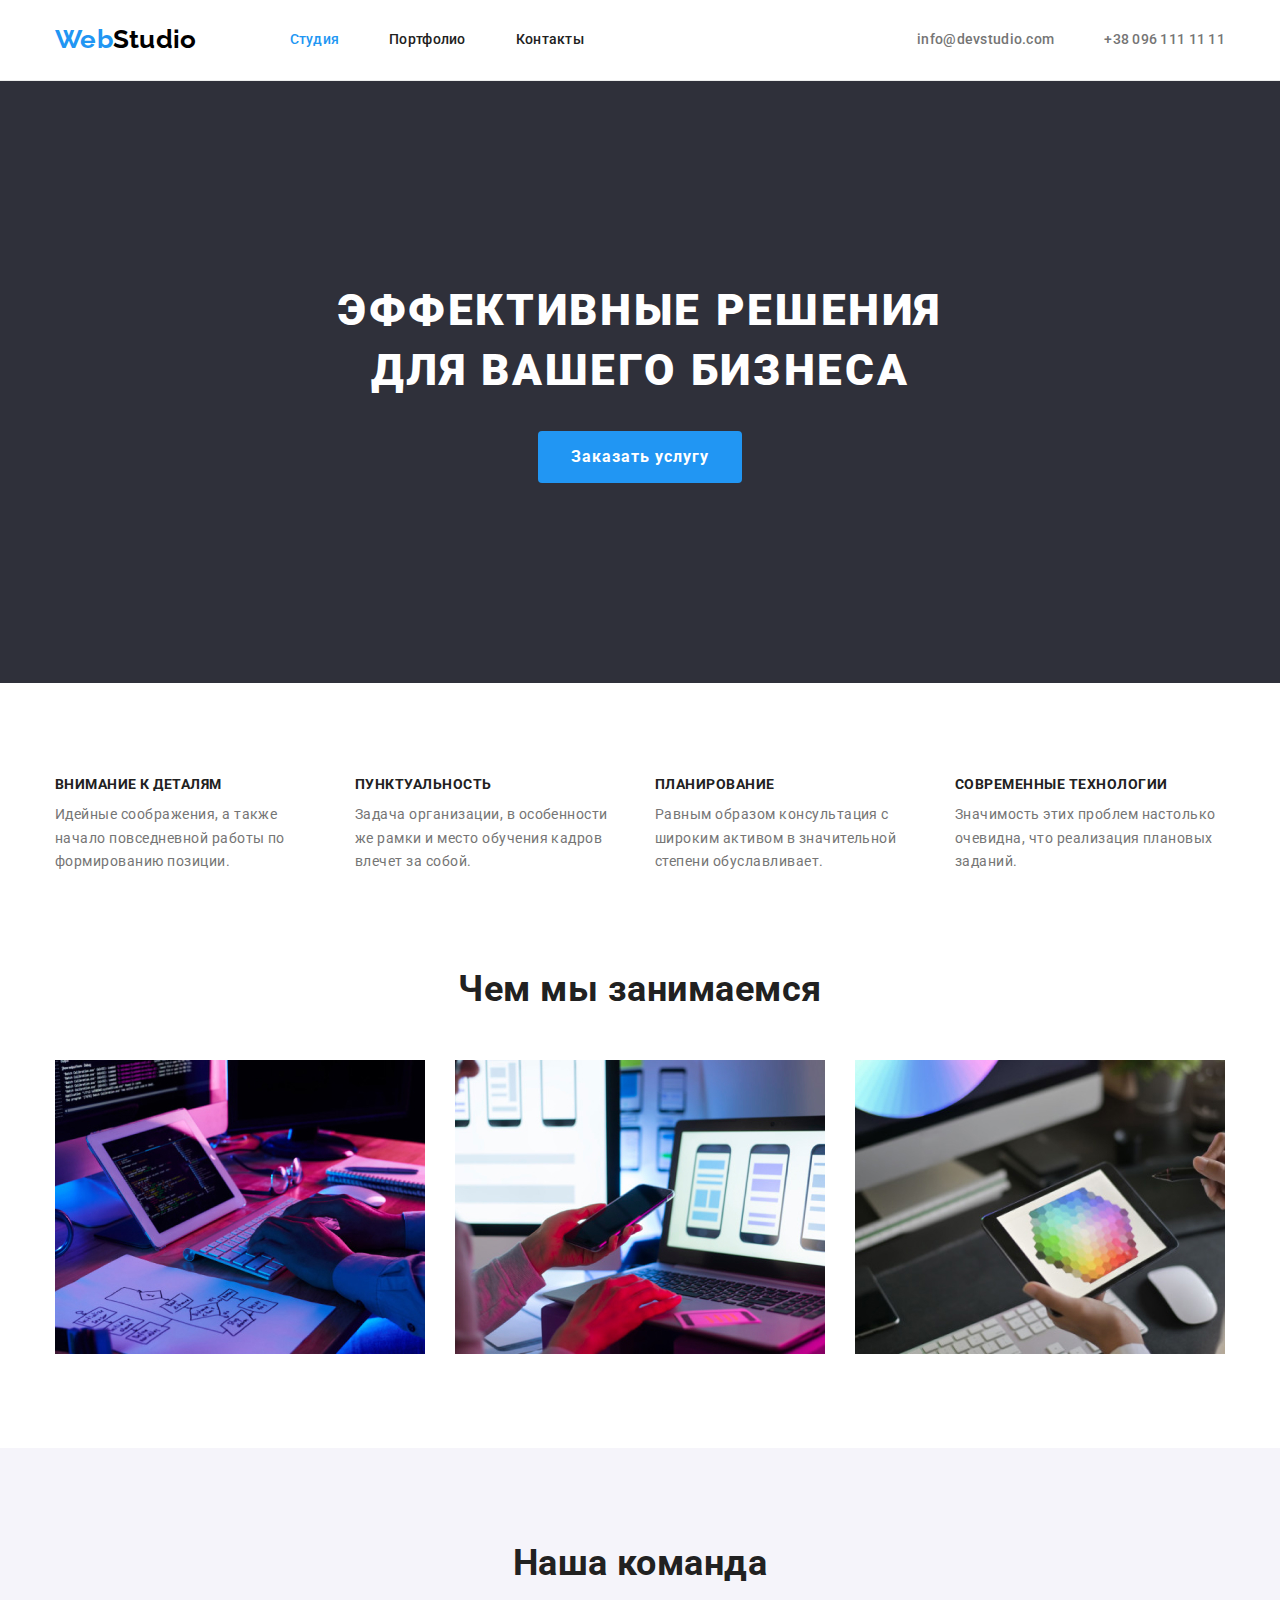
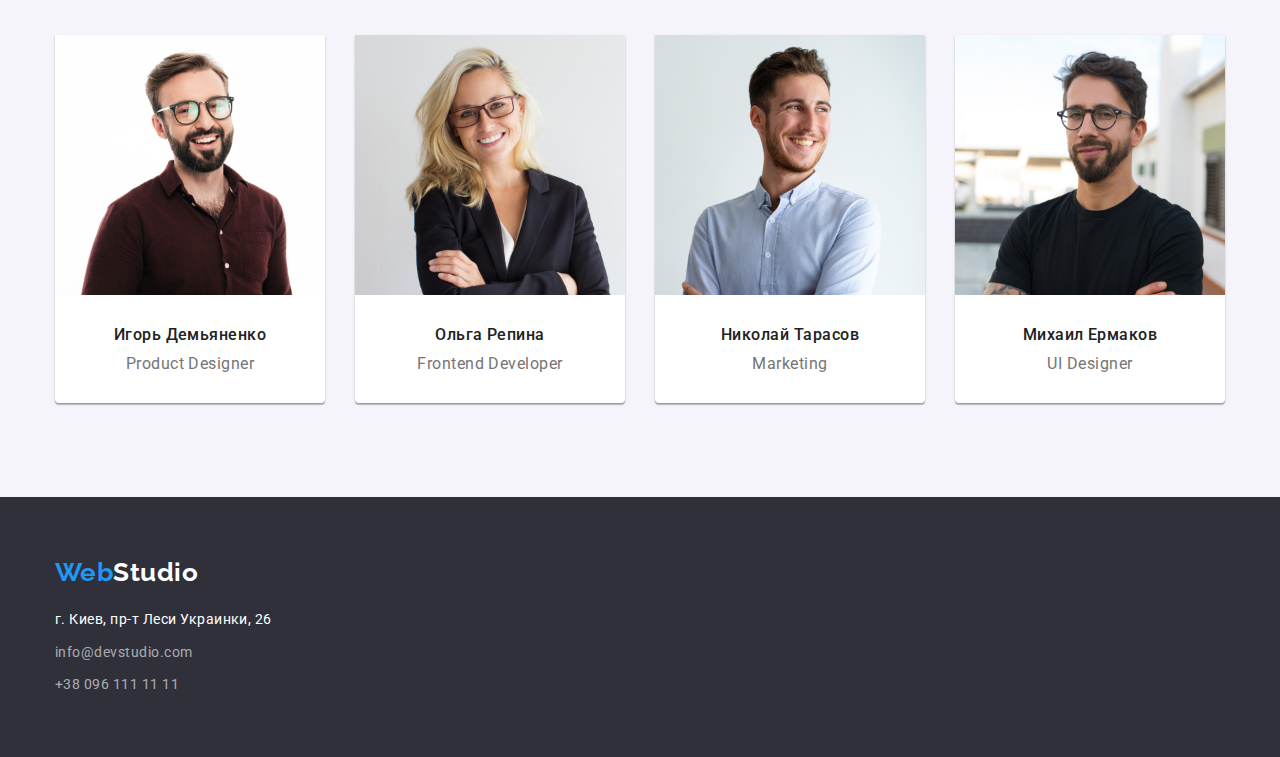
==== index.html @ 045d6b73 "Добавляет файлы из ДЗ 3" ====
<!DOCTYPE html>
<html lang="ru">

<head>
    <meta charset="UTF-8">
    <meta name="viewport" content="width=device-width, initial-scale=1.0">
    <title>WebStudio</title>
    <link
        href="https://fonts.googleapis.com/css2?family=Raleway:wght@700&family=Roboto:wght@400;500;700;900&display=swap"
        rel="stylesheet">
    <link rel="stylesheet"
        href="https://cdnjs.cloudflare.com/ajax/libs/modern-normalize/1.0.0/modern-normalize.min.css">
    <link rel="stylesheet" href="./css/style.css">
</head>

<body>
    <header class="header">
        <div class="container main-nav">
            <nav class="second-nav">
                <a href="./index.html" class="link logo"><span class="web">Web</span>Studio</a>

                <ul class="site-nav list">
                    <li class="item"><a href="./index.html" class="link current">Студия</a></li>
                    <li class="item"><a href="./portfolio.html" class="link">Портфолио</a></li>
                    <li class="item"><a href="#contacts" class="link">Контакты</a></li>
                </ul>
            </nav>

            <address class="address">
                <ul class="contacts-nav list">
                    <li class="item"><a href="mailto:info@devstudio.com" lang="en"
                            class="link contacts-link">info@devstudio.com</a>
                    </li>
                    <li class="item"><a href="tel:+380961111111" class="link contacts-link">+38 096 111 11 11</a></li>
                </ul>
            </address>
        </div>
    </header>

    <main>
        <section class="hero">
            <div class="container">
                <h1 class="hero-title">Эффективные решения для вашего бизнеса</h1>
                <button type="button" class="button">Заказать услугу</button>
            </div>
        </section>

        <section class="section features">
            <div class="container">
                <h2 hidden>Особенности</h2>
                <ul class="features-list list">
                    <li class="item">
                        <h3 class="subtitle">Внимание к деталям</h3>
                        <p class="text">Идейные соображения, а также начало повседневной работы по формированию позиции.
                        </p>
                    </li>
                    <li class="item">
                        <h3 class="subtitle">Пунктуальность</h3>
                        <p class="text">Задача организации, в особенности же рамки и место обучения кадров влечет за
                            собой.
                        </p>
                    </li>
                    <li class="item">
                        <h3 class="subtitle">Планирование</h3>
                        <p class="text">Равным образом консультация с широким активом в значительной степени
                            обуславливает.
                        </p>
                    </li>
                    <li class="item">
                        <h3 class="subtitle">Современные технологии</h3>
                        <p class="text">Значимость этих проблем настолько очевидна, что реализация плановых заданий.</p>
                    </li>
                </ul>
            </div>
        </section>

        <section class="section work">
            <div class="container">
                <h2 class="title">Чем мы занимаемся</h2>
                <ul class="work-list list">
                    <li class="item">
                        <img src="./images/studio/box1.jpg" alt="Программист пишет код на компьютере" width="370">
                    </li>
                    <li class="item">
                        <img src="./images/studio/box2.jpg" alt="Веб-разработчик разрабатывает приложение для смартфона"
                            width="370">
                    </li>
                    <li class="item">
                        <img src="./images/studio/box3.jpg" alt="Веб-дизайнер выбирает цвет на графическом планшете"
                            width="370">
                    </li>
                </ul>
            </div>

        </section>

        <section class="section team">
            <div class="container">
                <h2 class="title">Наша команда</h2>
                <ul class="team-list list">
                    <li class="item">
                        <img src="./images/studio/igor.jpg" alt="Дизайнер Игорь Демьяненко" width="270">
                        <div class="workers">
                            <h3 class="subtitle">Игорь Демьяненко</h3>
                            <p lang="en" class="text"> Product Designer</p>
                        </div>
                    </li>
                    <li class="item">
                        <img src="./images/studio/olga.jpg" alt="Фронтенд-девелопер Ольга Репина" width="270">
                        <div class="workers">
                            <h3 class="subtitle">Ольга Репина</h3>
                            <p lang="en" class="text">Frontend Developer</p>
                        </div>
                    </li>
                    <li class="item">
                        <img src="./images/studio/nikolay.jpg" alt="Маркетолог Николай Тарасов" width="270">
                        <div class="workers">
                            <h3 class="subtitle">Николай Тарасов</h3>
                            <p lang="en" class="text">Marketing</p>
                        </div>
                    </li>
                    <li class="item">
                        <img src="./images/studio/mikhail.jpg" alt="Дизайнер интерфейса Михаил Ермаков" width="270">
                        <div class="workers">
                            <h3 class="subtitle">Михаил Ермаков</h3>
                            <p lang="en" class="text">UI Designer</p>
                        </div>
                    </li>
                </ul>
            </div>
        </section>
    </main>

    <footer class="footer">
        <div class="container">
            <a href="./index.html" lang="en" class="link logo"><span class="web">Web</span>Studio</a>
            <address id="contacts" class="address">
                <ul class="list">
                    <li>
                        <a href="https://goo.gl/maps/ZpMErmG3QKiE5SAo8" target="_blank" rel="noopener noreferer"
                            class="link map">г.
                            Киев,
                            пр-т Леси Украинки, 26</a>
                    </li>
                    <li>
                        <a href="mailto:info@devstudio.com" lang="en" class="link contacts">info@devstudio.com</a>
                    </li>
                    <li>
                        <a href="tel:+380961111111" class="link contacts">+38 096 111 11 11</a>
                    </li>
                </ul>
            </address>
        </div>
    </footer>

</body>

</html>
---- css/style.css ----
:root {
  --primary-text-color: #757575;
  --title-text-color: #212121;
  --accent-color: #2196f3;
  --white: #ffffff;
  --black: #000000;
  --footer-address-color: rgba(255, 255, 255, 0.6);
  --bg-main: #2f303a;
  --bg-team: #f5f4fa;
}

html {
  box-sizing: border-box;
}

*,
*::before,
*::after {
  box-sizing: inherit;
}

body {
  color: var(--primary-text-color);
  font-family: "Roboto", sans-serif;
  font-style: normal;
  letter-spacing: 0.03em;
}

.container {
  width: 1200px;
  padding-left: 15px;
  padding-right: 15px;
  margin: 0 auto;
}

.link {
  text-decoration: none;
}

.header {
  background-color: var(--white);
  font-weight: 500;
  font-size: 14px;
  line-height: 1.14;
  letter-spacing: 0.02em;
  border-bottom: 1px solid #ececec;
}

.main-nav {
  display: flex;
  align-items: center;
  justify-content: space-between;
}

.second-nav {
  display: flex;
}

.logo {
  display: inline-block;

  font-family: "Raleway", sans-serif;
  font-weight: bold;
  font-size: 26px;
  line-height: 1.19;
}

.header .logo {
  padding-top: 24px;
  padding-bottom: 25px;
  margin-right: 93px;

  color: var(--black);
}

.web {
  color: var(--accent-color);
}

.site-nav {
  display: flex;
}

.site-nav .item:not(:last-child),
.contacts-nav .item:not(:last-child) {
  margin-right: 50px;
}

.site-nav a {
  display: block;
  padding-top: 32px;
  padding-bottom: 32px;

  color: var(--title-text-color);
}

.site-nav .current {
  color: var(--accent-color);
}

.address {
  font-style: normal;
}

.contacts-nav {
  display: flex;
}

.contacts-link {
  padding-top: 32px;
  padding-bottom: 32px;

  color: var(--primary-text-color);
  display: inline-block;
}

.hero {
  background-color: var(--bg-main);
  text-align: center;
  padding-top: 200px;
  padding-bottom: 200px;
}

.hero-title {
  margin-top: 0;
  margin-bottom: 30px;
  margin-left: auto;
  margin-right: auto;
  width: 696px;

  font-weight: 900;
  font-size: 44px;
  line-height: 1.36;
  letter-spacing: 0.06em;
  text-transform: uppercase;
  color: var(--white);
}

.button {
  display: inline-block;
  padding: 10px 32px;
  border-radius: 4px;
  min-width: 200px;
  border: 1px solid transparent;

  font-family: inherit;
  font-style: normal;
  font-weight: bold;
  font-size: 16px;
  line-height: 1.875;
  text-align: center;
  letter-spacing: 0.06em;
  color: var(--white);
  background-color: var(--accent-color);
}

.section {
  padding-top: 94px;
  padding-bottom: 94px;
}

.section.work {
  padding-top: 0;
}

img {
  display: block;
  max-width: 100%;
  height: auto;
}

.section .title {
  margin-top: 0;
  margin-bottom: 50px;

  font-weight: bold;
  font-size: 36px;
  line-height: 1.17;
  text-align: center;
  color: var(--title-text-color);
}

.features,
.work {
  background-color: var(--white);
}

.features-list {
  display: flex;
  justify-content: space-between;
}

.features-list .item,
.team-list .item {
  width: calc((100% - 90px) / 4);
}

.features-list .item:not(:last-child) {
  margin-right: 30px;
}

.features .subtitle {
  margin-top: 0;
  margin-bottom: 10px;

  font-weight: bold;
  font-size: 14px;
  line-height: 1.14;
  text-transform: uppercase;
  color: var(--title-text-color);
}

.features .text {
  margin-top: 0;
  margin-bottom: 0;

  font-weight: normal;
  font-size: 14px;
  line-height: 1.71;
}

.work-list {
  display: flex;
}

.work-list .item:not(:last-child) {
  margin-right: 30px;
}

.team {
  background-color: var(--bg-team);
}

.team-list {
  display: flex;
}

.team-list .item:not(:last-child) {
  margin-right: 30px;
}

.team li {
  background: var(--white);
  box-shadow: 0px 1px 3px rgba(0, 0, 0, 0.12), 0px 1px 1px rgba(0, 0, 0, 0.14),
    0px 2px 1px rgba(0, 0, 0, 0.2);
  border-radius: 0px 0px 4px 4px;
}

.team .subtitle {
  margin-top: 0;
  margin-bottom: 10px;

  font-weight: 500;
  font-size: 16px;
  line-height: 1.19;
  text-align: center;
  color: var(--title-text-color);
}

.team .text {
  margin-top: 0;
  margin-bottom: 0;

  font-weight: normal;
  font-size: 16px;
  line-height: 1.19;
  text-align: center;
}

.workers {
  padding-top: 30px;
  padding-bottom: 30px;
}

.list {
  list-style: none;
  padding: 0;
  margin: 0;
}

.footer {
  background-color: var(--bg-main);
  padding-top: 60px;
  padding-bottom: 60px;

  font-size: 14px;
  line-height: 1.71;
}

.footer .logo {
  color: var(--white);
  margin-bottom: 20px;
}

.footer .address {
  width: 231px;
}

.footer li:not(:last-child) {
  margin-bottom: 9px;
}

.footer .contacts {
  color: var(--footer-address-color);
  display: inline-block;
}

.footer .map {
  color: var(--white);
  display: inline-block;
}

.link:hover,
.link:focus {
  color: var(--accent-color);
}

.button:hover,
.button:focus {
  color: var(--accent-color);
  background-color: var(--white);
}

.filter {
  padding: 6px 22px;
  border-radius: 4px;
  border: 1px solid transparent;

  font-family: inherit;
  font-style: normal;
  font-weight: 500;
  font-size: 16px;
  line-height: 1.625;
  text-align: center;
  color: var(--title-text-color);
  background-color: var(--bg-team);
}

.filter-list {
  display: flex;
  margin-bottom: 50px;
  justify-content: center;
}

.filter-list .item:not(:last-child) {
  margin-right: 8px;
}

.filter-list button {
  display: inline-block;
}

.filter:hover,
.filter:focus {
  color: var(--white);
  background-color: var(--accent-color);
}

.product-list {
  display: flex;
  flex-wrap: wrap;
}

.product-list .item {
  width: calc((100% - 60px) / 3);
  margin-right: 30px;
  margin-bottom: 30px;
  border: 1px solid #eeeeee;
}

.product-list .item:nth-child(3n) {
  margin-right: 0;
}

.product-list .item:nth-last-child(-n + 3) {
  margin-bottom: 0;
}

.product-list .subtitle {
  margin-top: 0;
  margin-bottom: 4px;

  font-weight: bold;
  font-size: 18px;
  line-height: 2;
  letter-spacing: 0.06em;
  color: var(--title-text-color);
}

.product-list .text {
  margin-top: 0;
  margin-bottom: 0;

  font-weight: normal;
  font-size: 16px;
  line-height: 1.875;
}

.product {
  padding: 20px 24px;
}
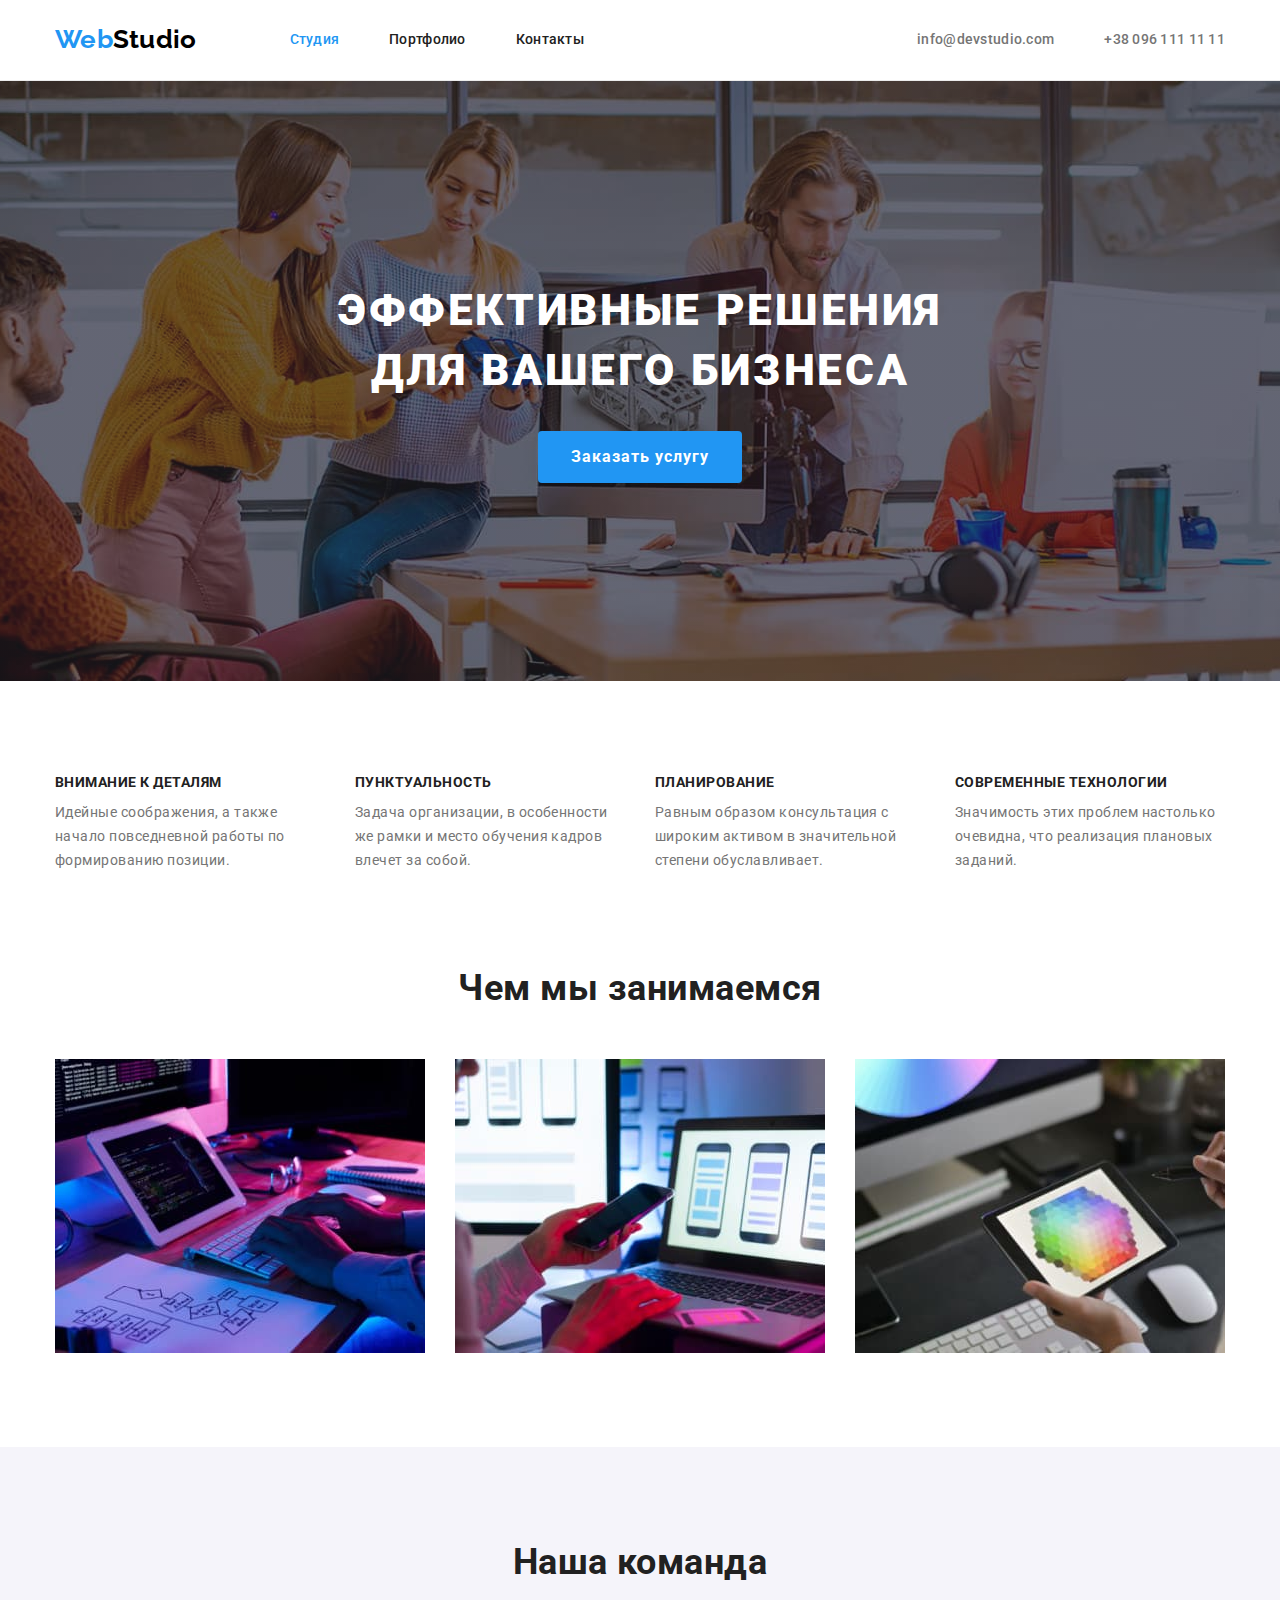
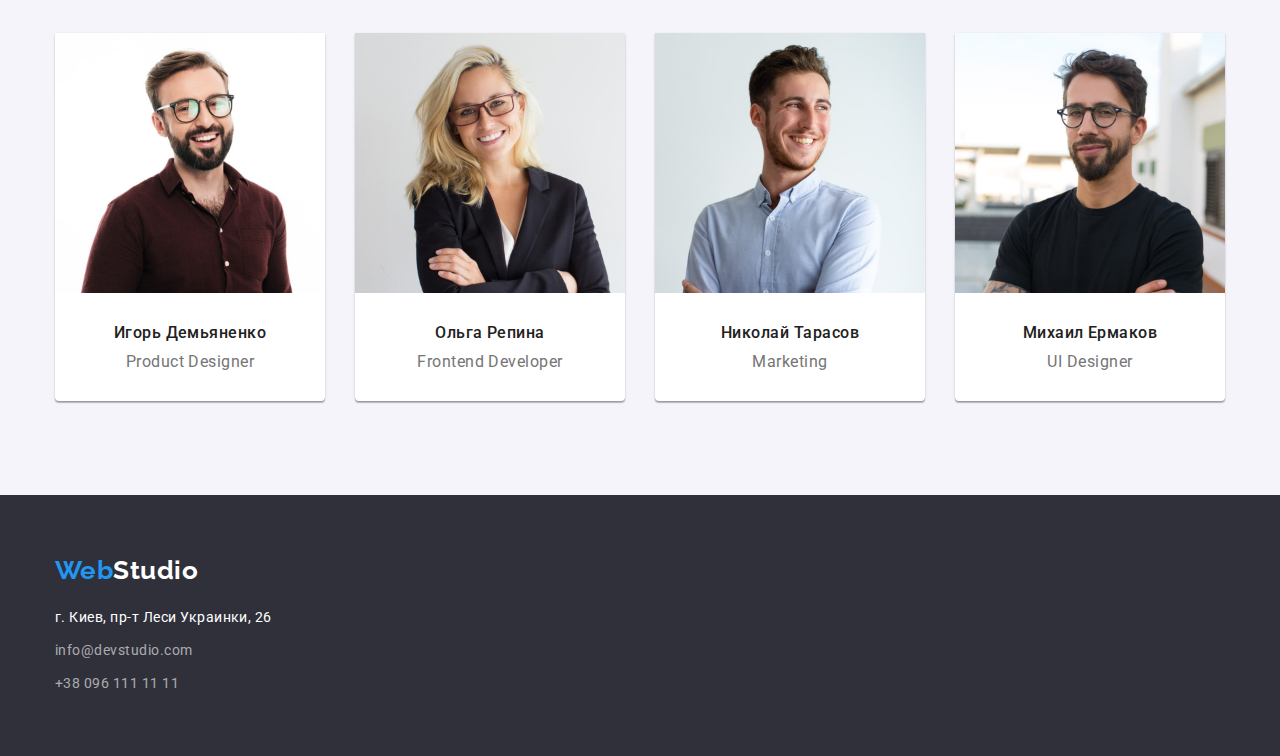
==== commit 533541e7: "Добавляет тень и картинку в hero" ====
--- a/index.html
+++ b/index.html
@@ -38,7 +38,7 @@
     </header>
 
     <main>
-        <section class="hero">
+        <section class="hero overlay">
             <div class="container">
                 <h1 class="hero-title">Эффективные решения для вашего бизнеса</h1>
                 <button type="button" class="button">Заказать услугу</button>
--- a/css/style.css
+++ b/css/style.css
@@ -121,6 +121,22 @@
   padding-bottom: 200px;
 }
 
+.overlay {
+  max-width: 1600px;
+  height: 600px;
+  margin-left: auto;
+  margin-right: auto;
+  background-image: linear-gradient(
+      to right,
+      rgba(47, 48, 58, 0.4),
+      rgba(47, 48, 58, 0.4)
+    ),
+    url(/images/studio/hero.jpg);
+  background-position: center;
+  background-repeat: no-repeat;
+  background-size: cover;
+}
+
 .hero-title {
   margin-top: 0;
   margin-bottom: 30px;
@@ -154,6 +170,13 @@
   background-color: var(--accent-color);
 }
 
+.button:hover,
+.button:focus {
+  color: var(--accent-color);
+  background-color: var(--white);
+  box-shadow: 0px 4px 4px rgba(0, 0, 0, 0.15);
+}
+
 .section {
   padding-top: 94px;
   padding-bottom: 94px;
@@ -315,12 +338,6 @@
   color: var(--accent-color);
 }
 
-.button:hover,
-.button:focus {
-  color: var(--accent-color);
-  background-color: var(--white);
-}
-
 .filter {
   padding: 6px 22px;
   border-radius: 4px;
@@ -376,6 +393,12 @@
   margin-bottom: 0;
 }
 
+.product-list > .item:hover,
+.product-list > .item:focus {
+  box-shadow: 0px 1px 1px rgba(0, 0, 0, 0.12), 0px 4px 4px rgba(0, 0, 0, 0.06),
+    1px 4px 6px rgba(0, 0, 0, 0.16);
+}
+
 .product-list .subtitle {
   margin-top: 0;
   margin-bottom: 4px;
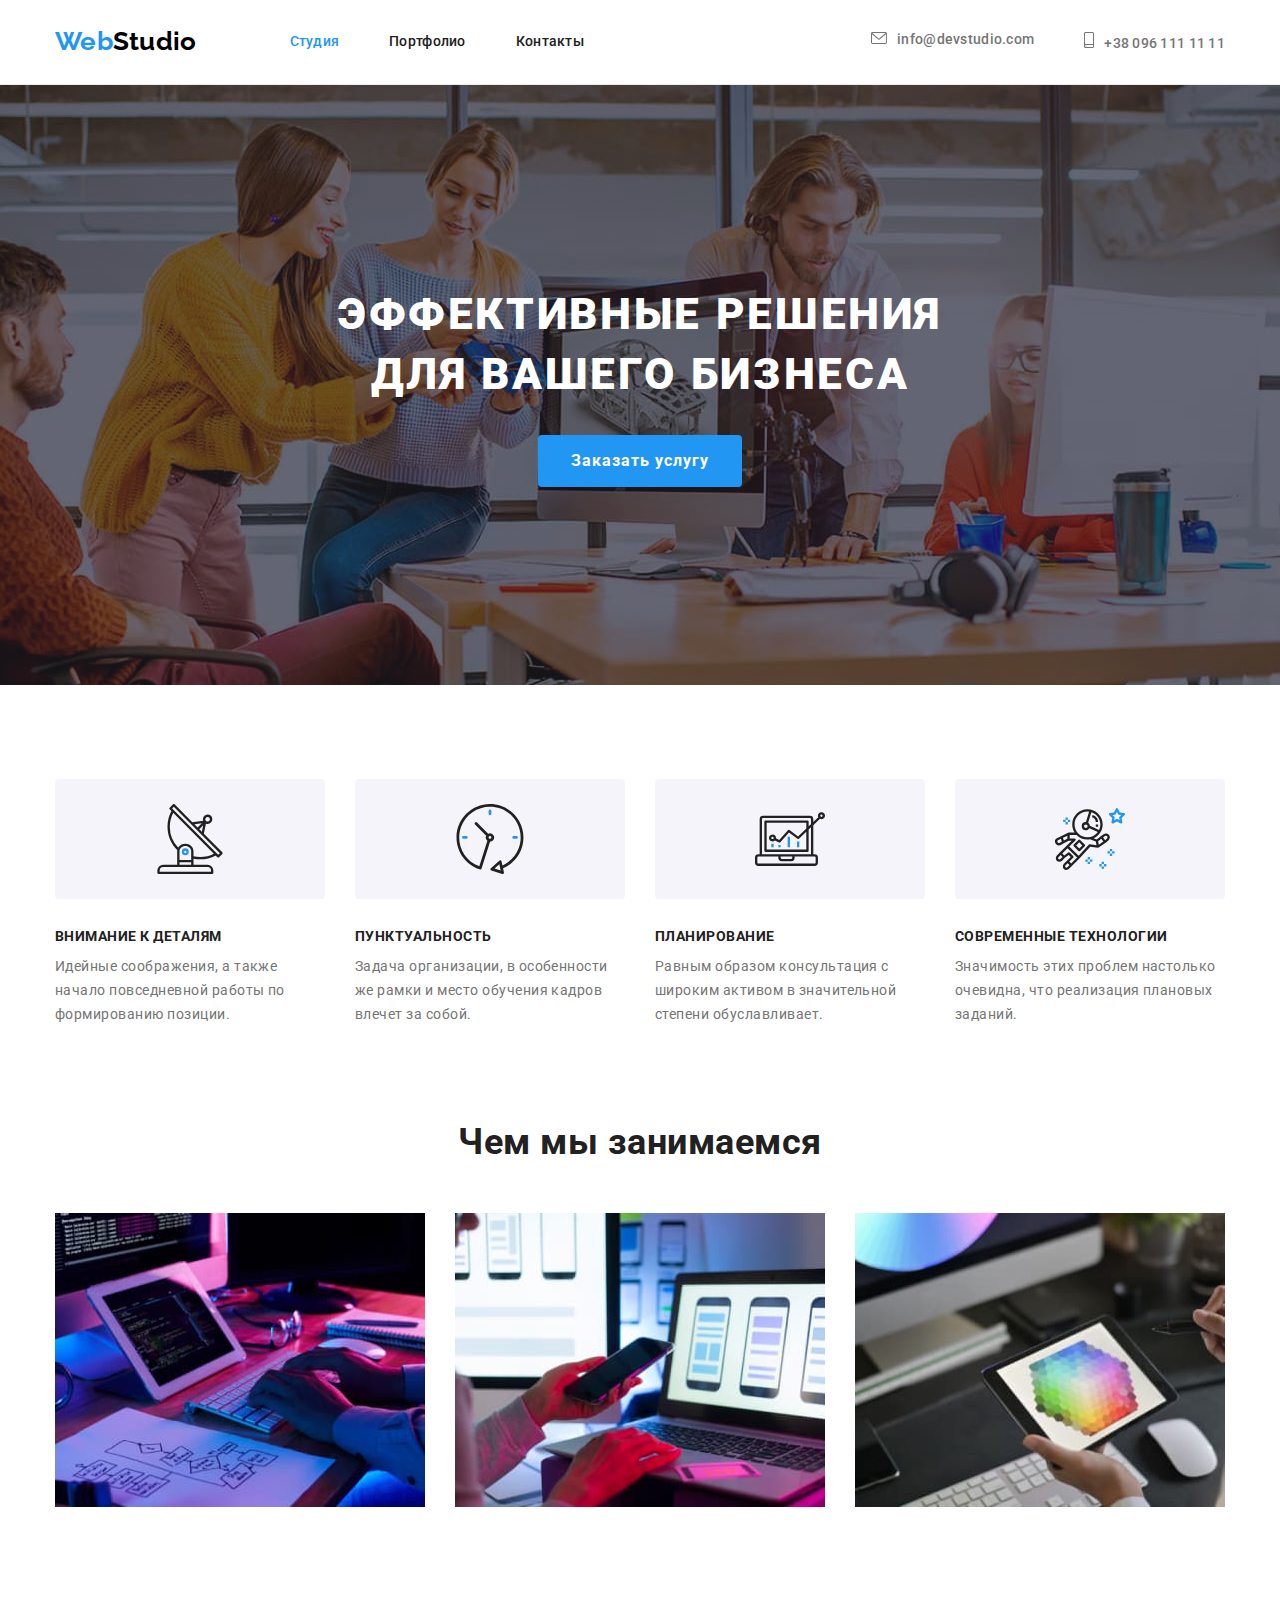
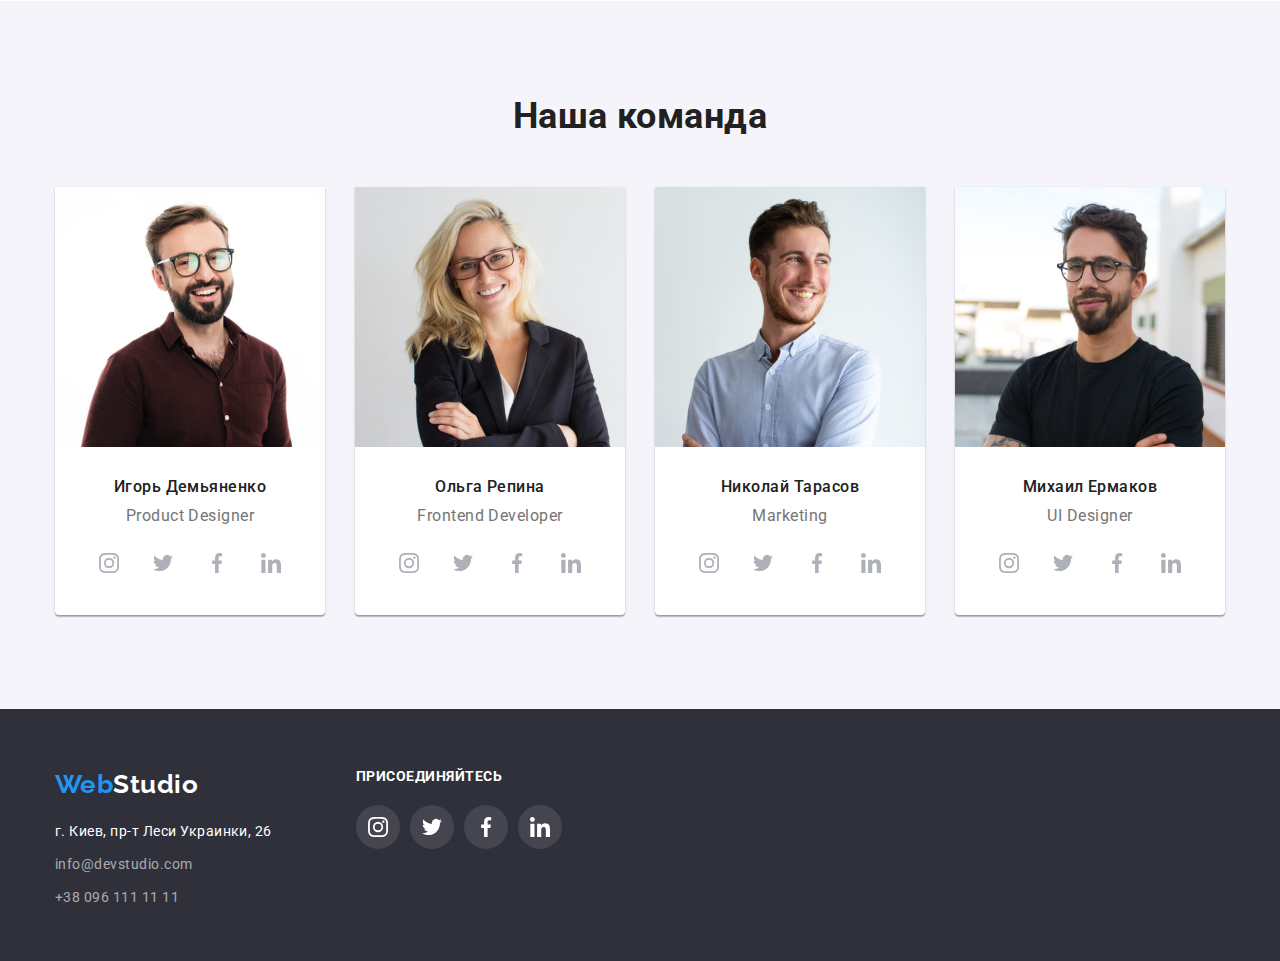
==== commit 803197fc: "Добавляет иконки на страницы Студия, Портфолио, редактирует стили" ====
--- a/index.html
+++ b/index.html
@@ -28,10 +28,20 @@
 
             <address class="address">
                 <ul class="contacts-nav list">
-                    <li class="item"><a href="mailto:info@devstudio.com" lang="en"
-                            class="link contacts-link">info@devstudio.com</a>
-                    </li>
-                    <li class="item"><a href="tel:+380961111111" class="link contacts-link">+38 096 111 11 11</a></li>
+                    <li class="item contacts-item"><a href="mailto:info@devstudio.com" lang="en"
+                            class="link contacts-link">
+                            <svg class="icon-contacts" width="16" height="12">
+                                <use href="./images/icon/sprite.svg#icon-envelope"></use>
+                            </svg>info@devstudio.com
+                        </a>
+                    </li>
+
+                    <li class="item contacts-item"><a href="tel:+380961111111" class="link contacts-link">
+                            <svg class="icon-contacts" width="10" height="16">
+                                <use href="./images/icon/sprite.svg#icon-smartphone"></use>
+                            </svg>+38 096 111 11 11
+                        </a>
+                    </li>
                 </ul>
             </address>
         </div>
@@ -50,23 +60,43 @@
                 <h2 hidden>Особенности</h2>
                 <ul class="features-list list">
                     <li class="item">
+                        <div class="icon-features">
+                            <svg width="70" height="70">
+                                <use href="./images/icon/sprite.svg#icon-antenna"></use>
+                            </svg>
+                        </div>
                         <h3 class="subtitle">Внимание к деталям</h3>
                         <p class="text">Идейные соображения, а также начало повседневной работы по формированию позиции.
                         </p>
                     </li>
                     <li class="item">
+                        <div class="icon-features">
+                            <svg width="70" height="70">
+                                <use href="./images/icon/sprite.svg#icon-clock"></use>
+                            </svg>
+                        </div>
                         <h3 class="subtitle">Пунктуальность</h3>
                         <p class="text">Задача организации, в особенности же рамки и место обучения кадров влечет за
                             собой.
                         </p>
                     </li>
                     <li class="item">
+                        <div class="icon-features">
+                            <svg width="70" height="70">
+                                <use href="./images/icon/sprite.svg#icon-diagram"></use>
+                            </svg>
+                        </div>
                         <h3 class="subtitle">Планирование</h3>
                         <p class="text">Равным образом консультация с широким активом в значительной степени
                             обуславливает.
                         </p>
                     </li>
                     <li class="item">
+                        <div class="icon-features">
+                            <svg width="70" height="70">
+                                <use href="./images/icon/sprite.svg#icon-astronaut"></use>
+                            </svg>
+                        </div>
                         <h3 class="subtitle">Современные технологии</h3>
                         <p class="text">Значимость этих проблем настолько очевидна, что реализация плановых заданий.</p>
                     </li>
@@ -103,6 +133,40 @@
                         <div class="workers">
                             <h3 class="subtitle">Игорь Демьяненко</h3>
                             <p lang="en" class="text"> Product Designer</p>
+                            <ul class="list social-list">
+                                <li class="social-network">
+                                    <a href="https://www.instagram.com/" target="_blank" rel="noopener noreferer"
+                                        class="social-link">
+                                        <svg class="icon-social" width="20" height="20">
+                                            <use href="./images/icon/sprite.svg#icon-instagram"></use>
+                                        </svg>
+                                    </a>
+                                </li>
+                                <li class="social-network">
+                                    <a href="https://twitter.com/" target="_blank" rel="noopener noreferer"
+                                        class="social-link">
+                                        <svg class="icon-social" width="20" height="20">
+                                            <use href="./images/icon/sprite.svg#icon-twitter"></use>
+                                        </svg>
+                                    </a>
+                                </li>
+                                <li class="social-network">
+                                    <a href="https://www.facebook.com/" target="_blank" rel="noopener noreferer"
+                                        class="social-link">
+                                        <svg class="icon-social" width="20" height="20">
+                                            <use href="./images/icon/sprite.svg#icon-facebook"></use>
+                                        </svg>
+                                    </a>
+                                </li>
+                                <li class="social-network">
+                                    <a href="https://www.linkedin.com/" target="_blank" rel="noopener noreferer"
+                                        class="social-link">
+                                        <svg class="icon-social" width="20" height="20">
+                                            <use href="./images/icon/sprite.svg#icon-linkedin"></use>
+                                        </svg>
+                                    </a>
+                                </li>
+                            </ul>
                         </div>
                     </li>
                     <li class="item">
@@ -110,6 +174,40 @@
                         <div class="workers">
                             <h3 class="subtitle">Ольга Репина</h3>
                             <p lang="en" class="text">Frontend Developer</p>
+                            <ul class="list social-list">
+                                <li class="social-network">
+                                    <a href="https://www.instagram.com/" target="_blank" rel="noopener noreferer"
+                                        class="social-link">
+                                        <svg class="icon-social" width="20" height="20">
+                                            <use href="./images/icon/sprite.svg#icon-instagram"></use>
+                                        </svg>
+                                    </a>
+                                </li>
+                                <li class="social-network">
+                                    <a href="https://twitter.com/" target="_blank" rel="noopener noreferer"
+                                        class="social-link">
+                                        <svg class="icon-social" width="20" height="20">
+                                            <use href="./images/icon/sprite.svg#icon-twitter"></use>
+                                        </svg>
+                                    </a>
+                                </li>
+                                <li class="social-network">
+                                    <a href="https://www.facebook.com/" target="_blank" rel="noopener noreferer"
+                                        class="social-link">
+                                        <svg class="icon-social" width="20" height="20">
+                                            <use href="./images/icon/sprite.svg#icon-facebook"></use>
+                                        </svg>
+                                    </a>
+                                </li>
+                                <li class="social-network">
+                                    <a href="https://www.linkedin.com/" target="_blank" rel="noopener noreferer"
+                                        class="social-link">
+                                        <svg class="icon-social" width="20" height="20">
+                                            <use href="./images/icon/sprite.svg#icon-linkedin"></use>
+                                        </svg>
+                                    </a>
+                                </li>
+                            </ul>
                         </div>
                     </li>
                     <li class="item">
@@ -117,6 +215,40 @@
                         <div class="workers">
                             <h3 class="subtitle">Николай Тарасов</h3>
                             <p lang="en" class="text">Marketing</p>
+                            <ul class="list social-list">
+                                <li class="social-network">
+                                    <a href="https://www.instagram.com/" target="_blank" rel="noopener noreferer"
+                                        class="social-link">
+                                        <svg class="icon-social" width="20" height="20">
+                                            <use href="./images/icon/sprite.svg#icon-instagram"></use>
+                                        </svg>
+                                    </a>
+                                </li>
+                                <li class="social-network">
+                                    <a href="https://twitter.com/" target="_blank" rel="noopener noreferer"
+                                        class="social-link">
+                                        <svg class="icon-social" width="20" height="20">
+                                            <use href="./images/icon/sprite.svg#icon-twitter"></use>
+                                        </svg>
+                                    </a>
+                                </li>
+                                <li class="social-network">
+                                    <a href="https://www.facebook.com/" target="_blank" rel="noopener noreferer"
+                                        class="social-link">
+                                        <svg class="icon-social" width="20" height="20">
+                                            <use href="./images/icon/sprite.svg#icon-facebook"></use>
+                                        </svg>
+                                    </a>
+                                </li>
+                                <li class="social-network">
+                                    <a href="https://www.linkedin.com/" target="_blank" rel="noopener noreferer"
+                                        class="social-link">
+                                        <svg class="icon-social" width="20" height="20">
+                                            <use href="./images/icon/sprite.svg#icon-linkedin"></use>
+                                        </svg>
+                                    </a>
+                                </li>
+                            </ul>
                         </div>
                     </li>
                     <li class="item">
@@ -124,6 +256,40 @@
                         <div class="workers">
                             <h3 class="subtitle">Михаил Ермаков</h3>
                             <p lang="en" class="text">UI Designer</p>
+                            <ul class="list social-list">
+                                <li class="social-network">
+                                    <a href="https://www.instagram.com/" target="_blank" rel="noopener noreferer"
+                                        class="social-link">
+                                        <svg class="icon-social" width="20" height="20">
+                                            <use href="./images/icon/sprite.svg#icon-instagram"></use>
+                                        </svg>
+                                    </a>
+                                </li>
+                                <li class="social-network">
+                                    <a href="https://twitter.com/" target="_blank" rel="noopener noreferer"
+                                        class="social-link">
+                                        <svg class="icon-social" width="20" height="20">
+                                            <use href="./images/icon/sprite.svg#icon-twitter"></use>
+                                        </svg>
+                                    </a>
+                                </li>
+                                <li class="social-network">
+                                    <a href="https://www.facebook.com/" target="_blank" rel="noopener noreferer"
+                                        class="social-link">
+                                        <svg class="icon-social" width="20" height="20">
+                                            <use href="./images/icon/sprite.svg#icon-facebook"></use>
+                                        </svg>
+                                    </a>
+                                </li>
+                                <li class="social-network">
+                                    <a href="https://www.linkedin.com/" target="_blank" rel="noopener noreferer"
+                                        class="social-link">
+                                        <svg class="icon-social" width="20" height="20">
+                                            <use href="./images/icon/sprite.svg#icon-linkedin"></use>
+                                        </svg>
+                                    </a>
+                                </li>
+                            </ul>
                         </div>
                     </li>
                 </ul>
@@ -132,25 +298,65 @@
     </main>
 
     <footer class="footer">
-        <div class="container">
-            <a href="./index.html" lang="en" class="link logo"><span class="web">Web</span>Studio</a>
-            <address id="contacts" class="address">
-                <ul class="list">
-                    <li>
-                        <a href="https://goo.gl/maps/ZpMErmG3QKiE5SAo8" target="_blank" rel="noopener noreferer"
-                            class="link map">г.
-                            Киев,
-                            пр-т Леси Украинки, 26</a>
-                    </li>
-                    <li>
-                        <a href="mailto:info@devstudio.com" lang="en" class="link contacts">info@devstudio.com</a>
-                    </li>
-                    <li>
-                        <a href="tel:+380961111111" class="link contacts">+38 096 111 11 11</a>
-                    </li>
-                </ul>
-            </address>
+        <div class="container footer-container">
+            <div class="footer-nav">
+                <a href="./index.html" lang="en" class="link logo"><span class="web">Web</span>Studio</a>
+                <address id="contacts" class="address">
+                    <ul class="list">
+                        <li>
+                            <a href="https://goo.gl/maps/ZpMErmG3QKiE5SAo8" target="_blank" rel="noopener noreferer"
+                                class="link map">г.
+                                Киев,
+                                пр-т Леси Украинки, 26</a>
+                        </li>
+                        <li>
+                            <a href="mailto:info@devstudio.com" lang="en" class="link contacts">info@devstudio.com</a>
+                        </li>
+                        <li>
+                            <a href="tel:+380961111111" class="link contacts">+38 096 111 11 11</a>
+                        </li>
+                    </ul>
+                </address>
+            </div>
+            <div class="footer-social-list">
+                <p class="text">Присоединяйтесь</p>
+                <ul class="list social-list">
+                    <li class="social-network">
+                        <a href="https://www.instagram.com/" target="_blank" rel="noopener noreferer"
+                            class="social-link">
+                            <svg class="icon-social" width="20" height="20">
+                                <use href="./images/icon/sprite.svg#icon-instagram"></use>
+                            </svg>
+                        </a>
+                    </li>
+                    <li class="social-network">
+                        <a href="https://twitter.com/" target="_blank" rel="noopener noreferer" class="social-link">
+                            <svg class="icon-social" width="20" height="20">
+                                <use href="./images/icon/sprite.svg#icon-twitter"></use>
+                            </svg>
+                        </a>
+                    </li>
+                    <li class="social-network">
+                        <a href="https://www.facebook.com/" target="_blank" rel="noopener noreferer"
+                            class="social-link">
+                            <svg class="icon-social" width="20" height="20">
+                                <use href="./images/icon/sprite.svg#icon-facebook"></use>
+                            </svg>
+                        </a>
+                    </li>
+                    <li class="social-network">
+                        <a href="https://www.linkedin.com/" target="_blank" rel="noopener noreferer"
+                            class="social-link">
+                            <svg class="icon-social" width="20" height="20">
+                                <use href="./images/icon/sprite.svg#icon-linkedin"></use>
+                            </svg>
+                        </a>
+                    </li>
+                </ul>
+            </div>
         </div>
+
+
     </footer>
 
 </body>
--- a/css/style.css
+++ b/css/style.css
@@ -106,12 +106,27 @@
   display: flex;
 }
 
+.link:hover,
+.link:focus {
+  color: var(--accent-color);
+}
+
 .contacts-link {
   padding-top: 32px;
   padding-bottom: 32px;
 
   color: var(--primary-text-color);
   display: inline-block;
+  text-align: center;
+}
+
+.icon-contacts {
+  fill: currentColor;
+  margin-right: 10px;
+}
+
+.icon-contacts:hover {
+  fill: currentColor;
 }
 
 .hero {
@@ -222,6 +237,17 @@
   margin-right: 30px;
 }
 
+.icon-features {
+  height: 120px;
+  background-color: var(--bg-team);
+  border-radius: 4px;
+
+  display: flex;
+  justify-content: center;
+  align-items: center;
+  margin-bottom: 30px;
+}
+
 .features .subtitle {
   margin-top: 0;
   margin-bottom: 10px;
@@ -262,7 +288,7 @@
   margin-right: 30px;
 }
 
-.team li {
+.team-list > li {
   background: var(--white);
   box-shadow: 0px 1px 3px rgba(0, 0, 0, 0.12), 0px 1px 1px rgba(0, 0, 0, 0.14),
     0px 2px 1px rgba(0, 0, 0, 0.2);
@@ -282,7 +308,7 @@
 
 .team .text {
   margin-top: 0;
-  margin-bottom: 0;
+  margin-bottom: 16px;
 
   font-weight: normal;
   font-size: 16px;
@@ -294,6 +320,39 @@
   padding-top: 30px;
   padding-bottom: 30px;
 }
+
+.social-list {
+  display: flex;
+  justify-content: center;
+}
+
+.social-network:not(:last-child) {
+  margin-right: 10px;
+}
+
+.social-link {
+  width: 44px;
+  height: 44px;
+  display: flex;
+  justify-content: center;
+  align-items: center;
+  border-radius: 50%;
+  --color4: #afb1b8;
+  background-color: inherit;
+}
+.social-link:hover,
+.social-link:focus {
+  --color4: var(--white);
+  background-color: var(--accent-color);
+  box-shadow: 0px 4px 4px rgba(0, 0, 0, 0.25);
+}
+
+/* .icon {
+  --color1: var(--title-text-color);
+  --color2: var(--accent-color);
+  --color3: var(--primary-text-color);
+  --color4: #afb1b8;
+} */
 
 .list {
   list-style: none;
@@ -305,9 +364,22 @@
   background-color: var(--bg-main);
   padding-top: 60px;
   padding-bottom: 60px;
+  height: 252px;
 
   font-size: 14px;
   line-height: 1.71;
+}
+
+.footer-container {
+  display: flex;
+}
+
+.footer-nav {
+  margin-right: 70px;
+}
+
+.footer-nav {
+  /* width: 231px; */
 }
 
 .footer .logo {
@@ -319,7 +391,7 @@
   width: 231px;
 }
 
-.footer li:not(:last-child) {
+.footer-nav li:not(:last-child) {
   margin-bottom: 9px;
 }
 
@@ -333,9 +405,28 @@
   display: inline-block;
 }
 
-.link:hover,
-.link:focus {
-  color: var(--accent-color);
+.footer .text {
+  font-weight: 700;
+  line-height: 1.14;
+  text-transform: uppercase;
+
+  color: var(--white);
+  margin-top: 0;
+  margin-bottom: 20px;
+}
+
+.footer .social-link {
+  --color4: var(--white);
+  background-color: rgba(255, 255, 255, 0.1);
+}
+
+.footer .social-link:hover,
+.footer .social-link:focus {
+  --color4: var(--white);
+  background-color: var(--accent-color);
+}
+
+.footer .icon-social {
 }
 
 .filter {
@@ -371,6 +462,7 @@
 .filter:focus {
   color: var(--white);
   background-color: var(--accent-color);
+  box-shadow: 0px 4px 4px rgba(0, 0, 0, 0.25);
 }
 
 .product-list {
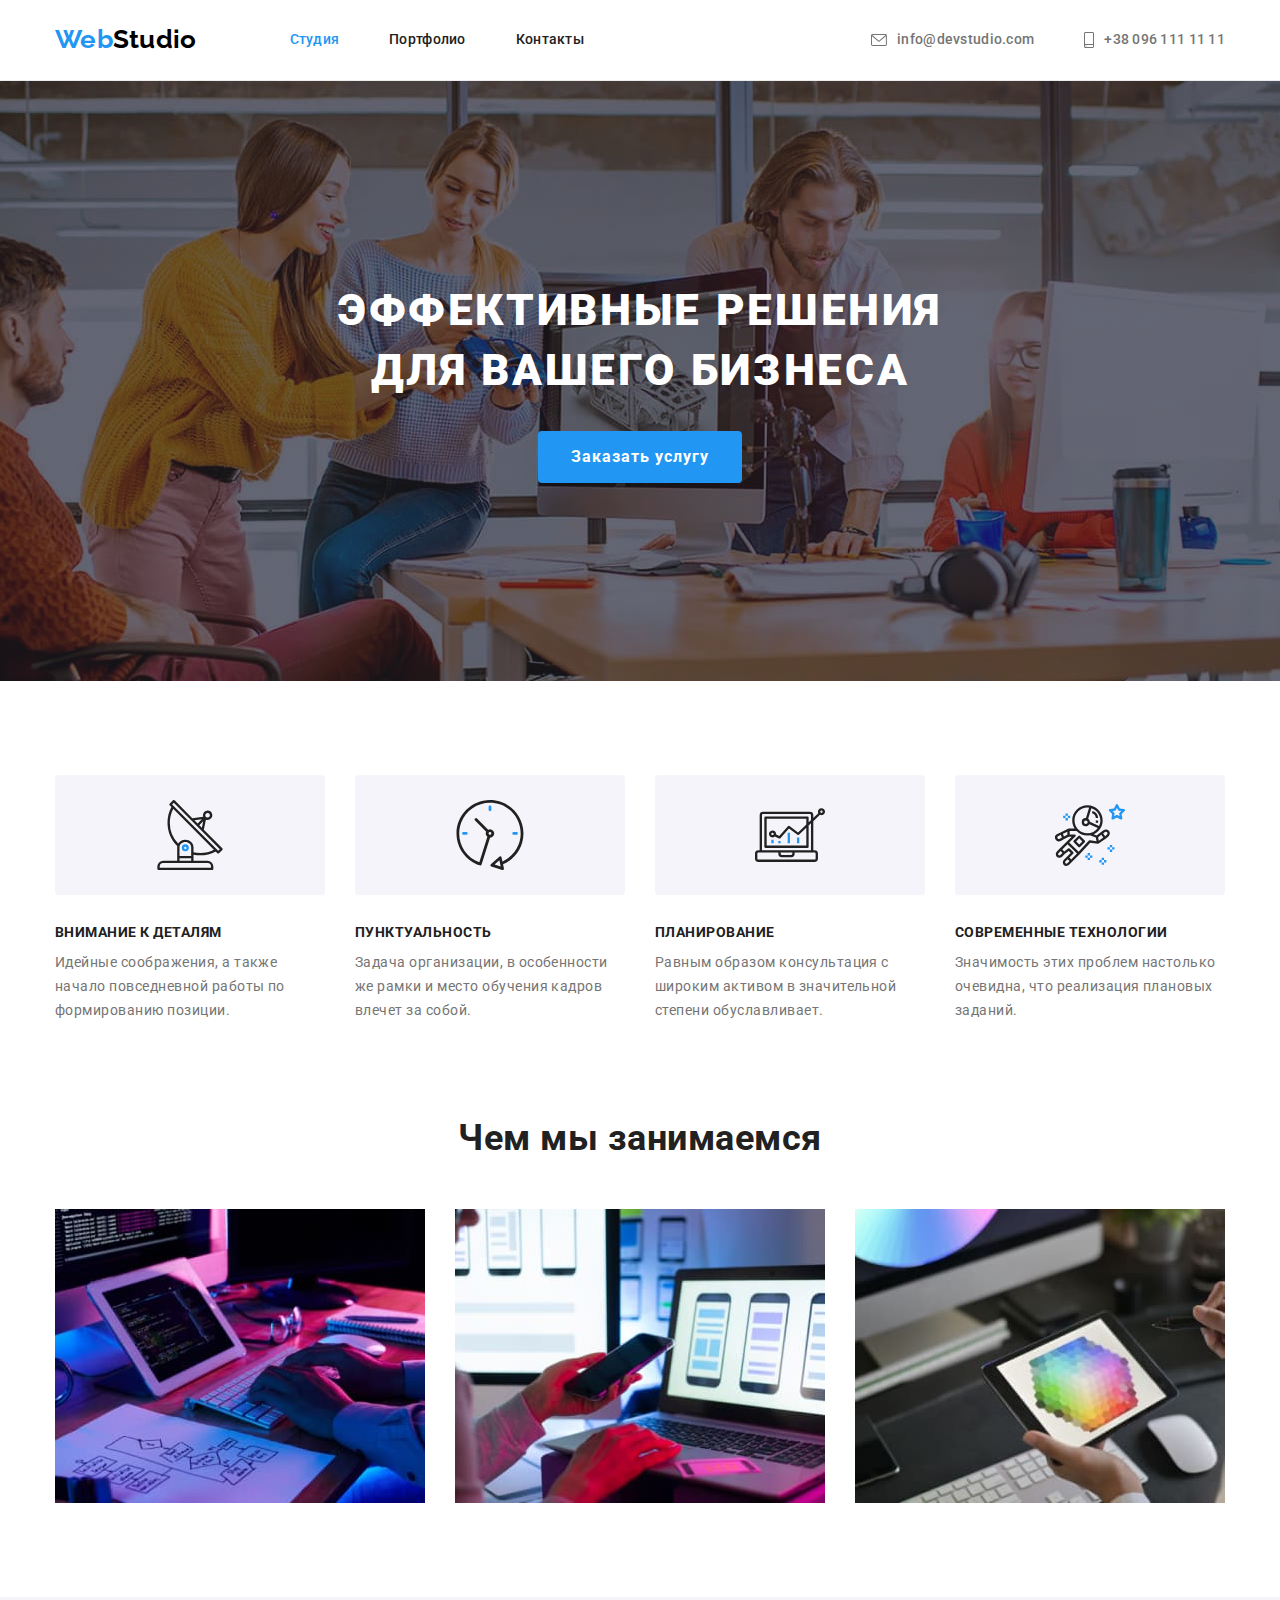
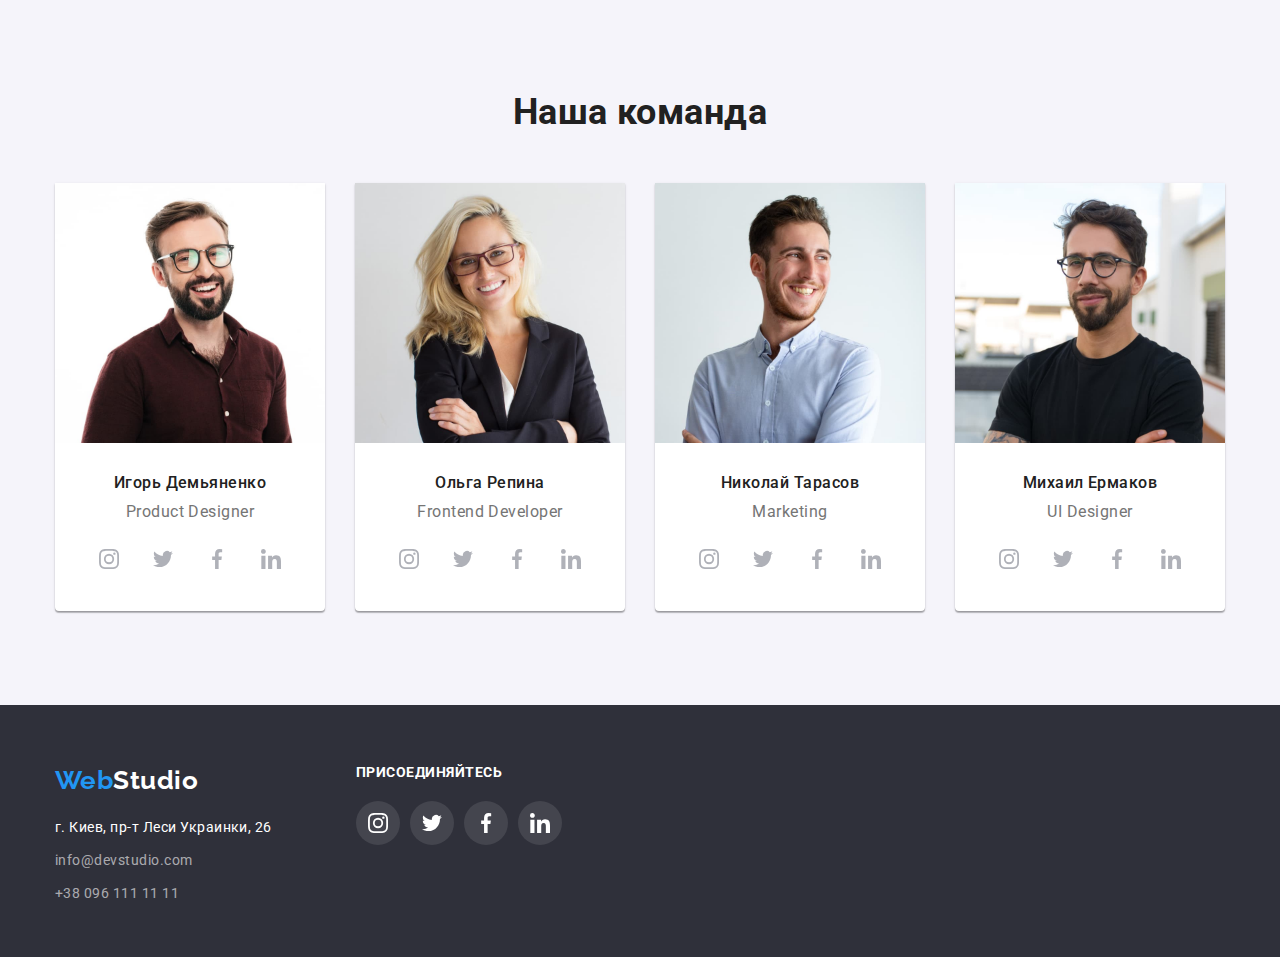
==== commit e1bff813: "Редактирует страницу Студия и стили" ====
--- a/index.html
+++ b/index.html
@@ -32,14 +32,14 @@
                             class="link contacts-link">
                             <svg class="icon-contacts" width="16" height="12">
                                 <use href="./images/icon/sprite.svg#icon-envelope"></use>
-                            </svg>info@devstudio.com
+                            </svg><span>info@devstudio.com</span>
                         </a>
                     </li>
 
                     <li class="item contacts-item"><a href="tel:+380961111111" class="link contacts-link">
                             <svg class="icon-contacts" width="10" height="16">
                                 <use href="./images/icon/sprite.svg#icon-smartphone"></use>
-                            </svg>+38 096 111 11 11
+                            </svg><span>+38 096 111 11 11</span>
                         </a>
                     </li>
                 </ul>
--- a/css/style.css
+++ b/css/style.css
@@ -116,17 +116,18 @@
   padding-bottom: 32px;
 
   color: var(--primary-text-color);
-  display: inline-block;
-  text-align: center;
-}
+  /* --color1: var(--primary-text-color); */
+  display: flex;
+  align-items: center;
+}
+
+/* .contacts-link:hover {
+  color: var(--accent-color);
+  --color1: var(--accent-color);
+} */
 
 .icon-contacts {
-  fill: currentColor;
   margin-right: 10px;
-}
-
-.icon-contacts:hover {
-  fill: currentColor;
 }
 
 .hero {
@@ -344,15 +345,7 @@
 .social-link:focus {
   --color4: var(--white);
   background-color: var(--accent-color);
-  box-shadow: 0px 4px 4px rgba(0, 0, 0, 0.25);
-}
-
-/* .icon {
-  --color1: var(--title-text-color);
-  --color2: var(--accent-color);
-  --color3: var(--primary-text-color);
-  --color4: #afb1b8;
-} */
+}
 
 .list {
   list-style: none;
@@ -376,10 +369,6 @@
 
 .footer-nav {
   margin-right: 70px;
-}
-
-.footer-nav {
-  /* width: 231px; */
 }
 
 .footer .logo {
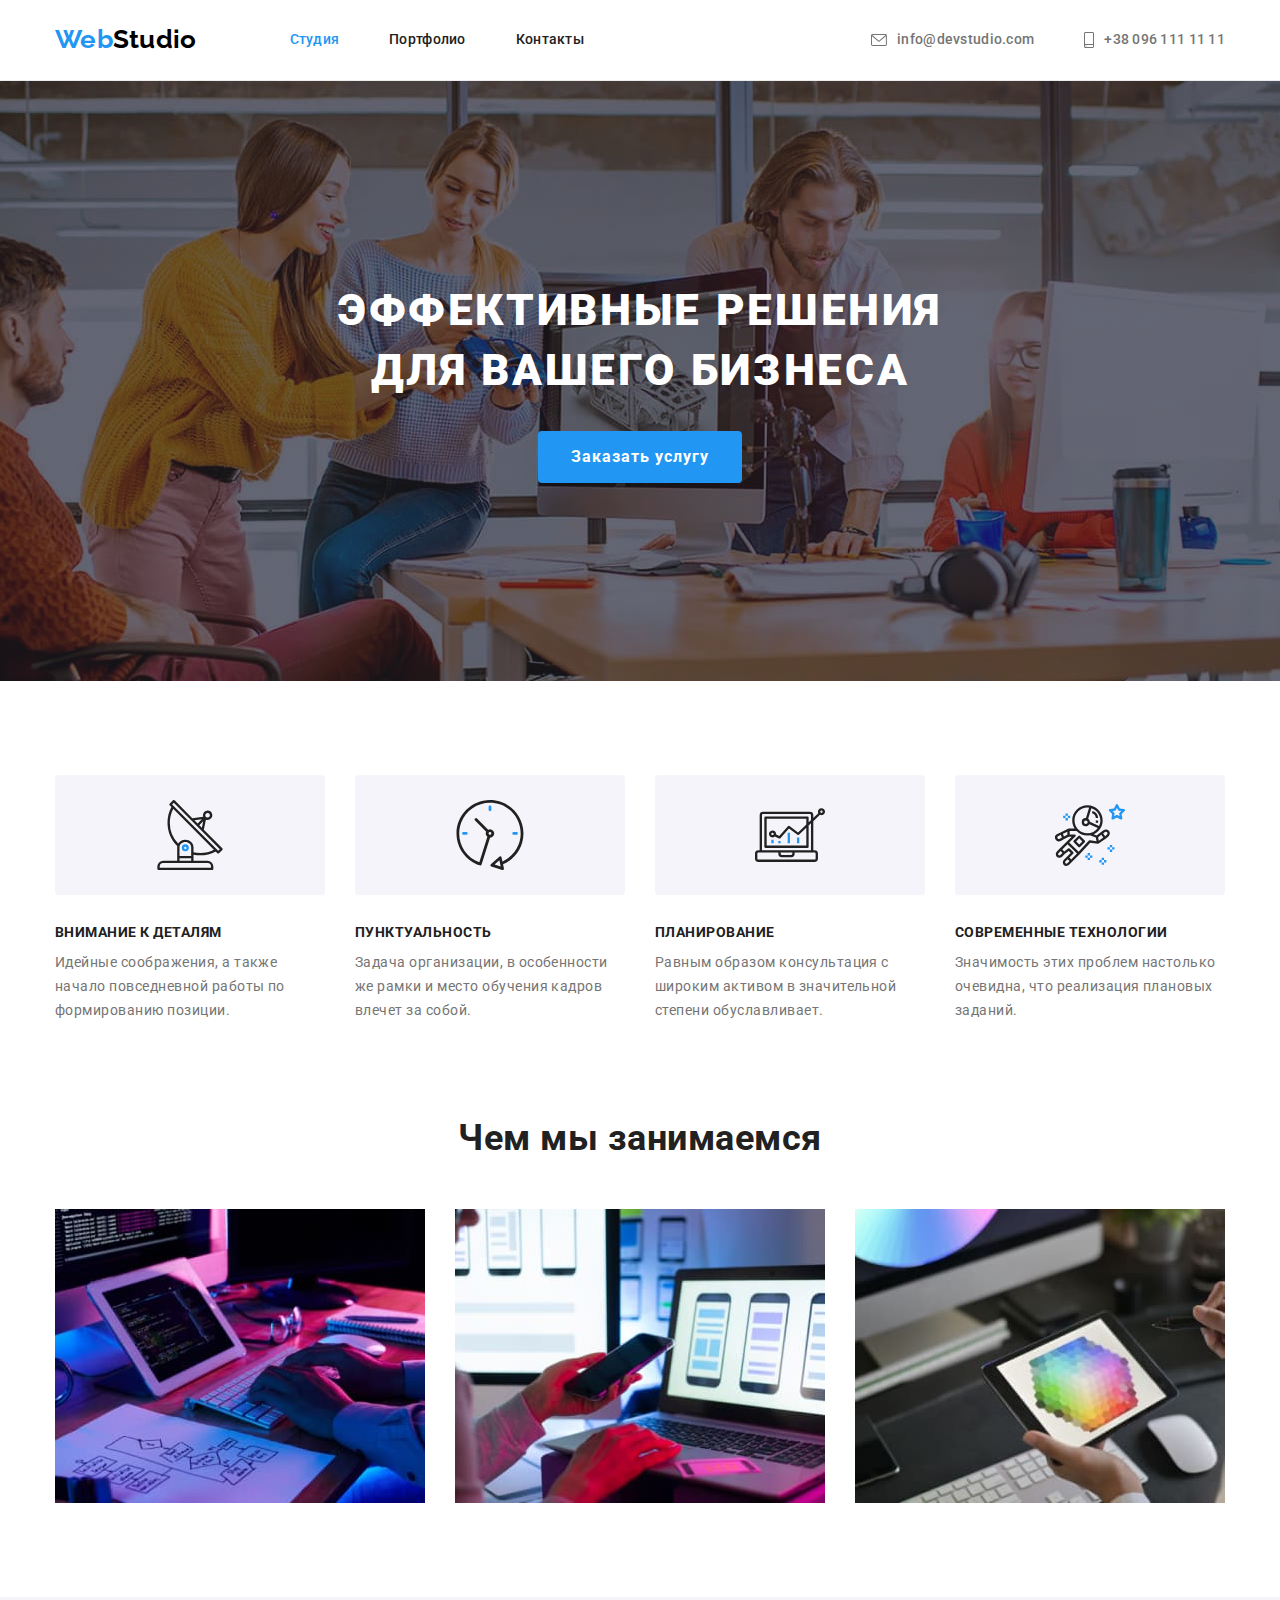
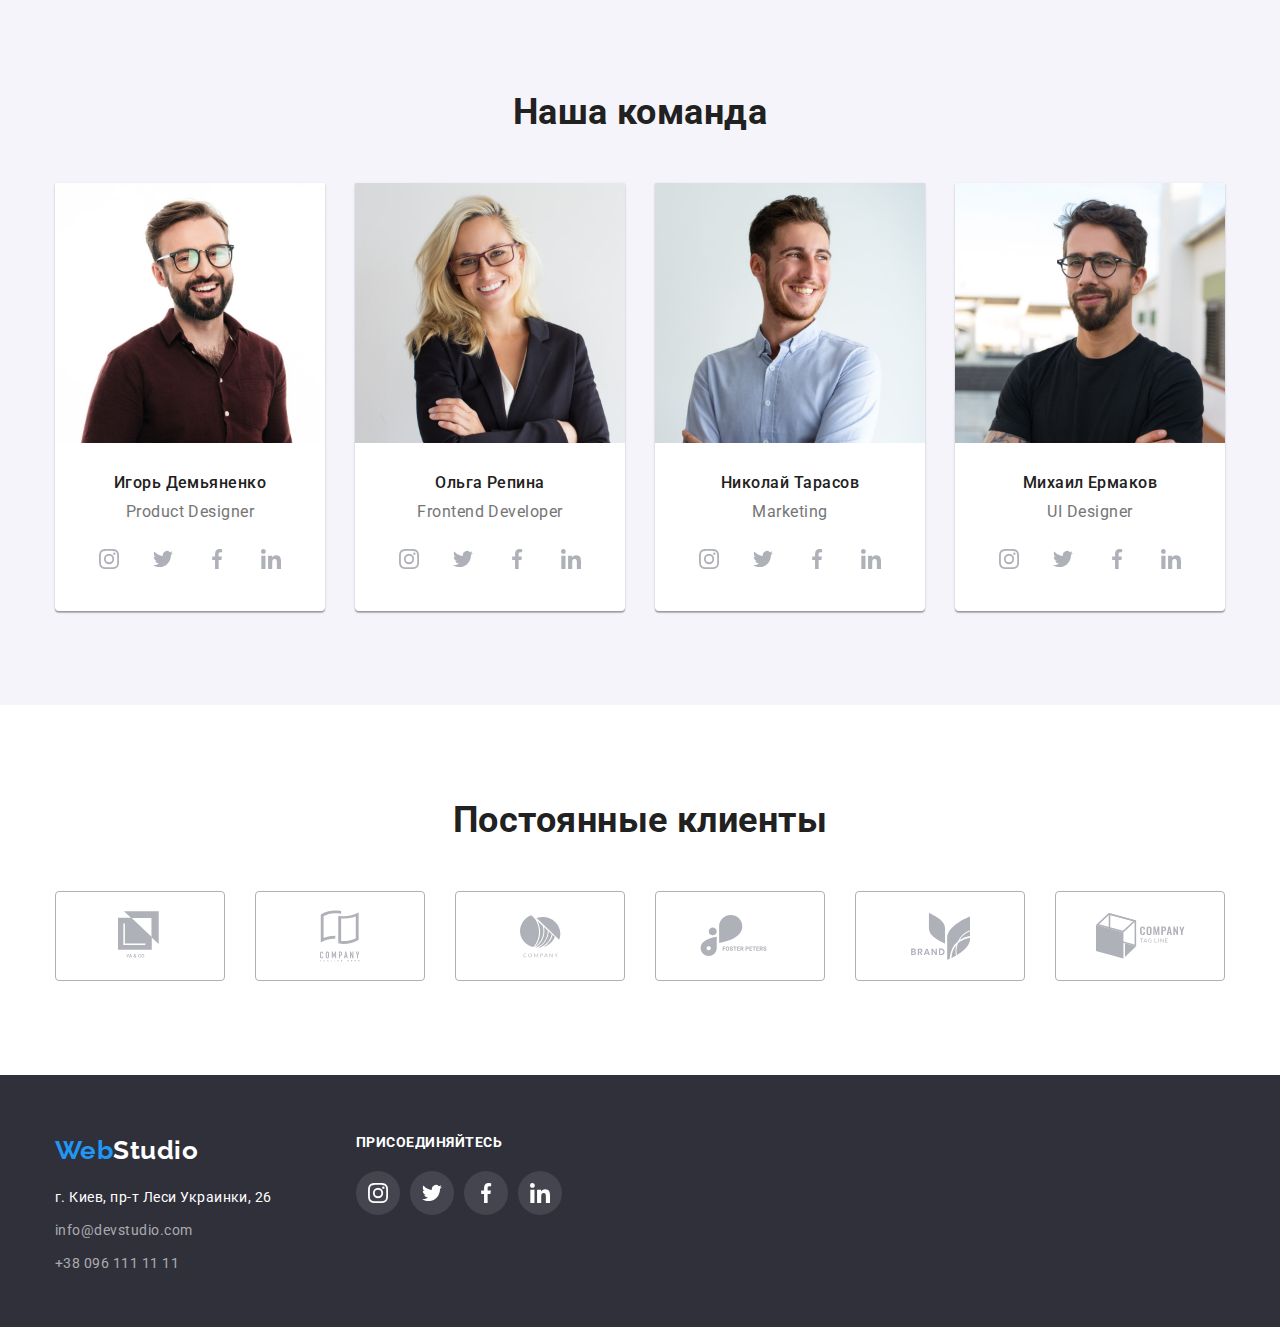
==== commit d055debb: "Добавляет секцию Клиенты" ====
--- a/index.html
+++ b/index.html
@@ -291,6 +291,44 @@
                                 </li>
                             </ul>
                         </div>
+                    </li>
+                </ul>
+            </div>
+        </section>
+
+        <section class="section clients">
+            <div class="container">
+                <h2 class="title">Постоянные клиенты</h2>
+                <ul class="clients-list list">
+                    <li class="item">
+                        <svg class="icon-company" width="45" height="50">
+                            <use href="./images/icon/sprite.svg#icon-company1"></use>
+                        </svg>
+                    </li>
+                    <li class="item">
+                        <svg class="icon-company" width="40" height="52">
+                            <use href="./images/icon/sprite.svg#icon-company2"></use>
+                        </svg>
+                    </li>
+                    <li class="item">
+                        <svg class="icon-company" width="41" height="43">
+                            <use href="./images/icon/sprite.svg#icon-company3"></use>
+                        </svg>
+                    </li>
+                    <li class="item">
+                        <svg class="icon-company" width="80" height="42">
+                            <use href="./images/icon/sprite.svg#icon-company4"></use>
+                        </svg>
+                    </li>
+                    <li class="item">
+                        <svg class="icon-company" width="59" height="47">
+                            <use href="./images/icon/sprite.svg#icon-company5"></use>
+                        </svg>
+                    </li>
+                    <li class="item">
+                        <svg class="icon-company" width="89" height="46">
+                            <use href="./images/icon/sprite.svg#icon-company6"></use>
+                        </svg>
                     </li>
                 </ul>
             </div>
--- a/css/style.css
+++ b/css/style.css
@@ -7,6 +7,7 @@
   --footer-address-color: rgba(255, 255, 255, 0.6);
   --bg-main: #2f303a;
   --bg-team: #f5f4fa;
+  --icon-color: #afb1b8;
 }
 
 html {
@@ -106,25 +107,19 @@
   display: flex;
 }
 
-.link:hover,
-.link:focus {
-  color: var(--accent-color);
-}
-
 .contacts-link {
   padding-top: 32px;
   padding-bottom: 32px;
 
   color: var(--primary-text-color);
-  /* --color1: var(--primary-text-color); */
   display: flex;
   align-items: center;
 }
 
-/* .contacts-link:hover {
-  color: var(--accent-color);
-  --color1: var(--accent-color);
-} */
+.contacts-link:hover,
+.contacts-link:focus {
+  --color3: var(--accent-color);
+}
 
 .icon-contacts {
   margin-right: 10px;
@@ -338,7 +333,7 @@
   justify-content: center;
   align-items: center;
   border-radius: 50%;
-  --color4: #afb1b8;
+  --color4: var(--icon-color);
   background-color: inherit;
 }
 .social-link:hover,
@@ -351,6 +346,25 @@
   list-style: none;
   padding: 0;
   margin: 0;
+}
+
+.clients-list {
+  display: flex;
+}
+
+.clients-list .item:not(:last-child) {
+  margin-right: 30px;
+}
+
+.clients-list .item {
+  width: 170px;
+  height: 90px;
+  border: 1px solid var(--icon-color);
+  border-radius: 4px;
+
+  display: flex;
+  justify-content: center;
+  align-items: center;
 }
 
 .footer {
@@ -392,6 +406,11 @@
 .footer .map {
   color: var(--white);
   display: inline-block;
+}
+
+.link:hover,
+.link:focus {
+  color: var(--accent-color);
 }
 
 .footer .text {
